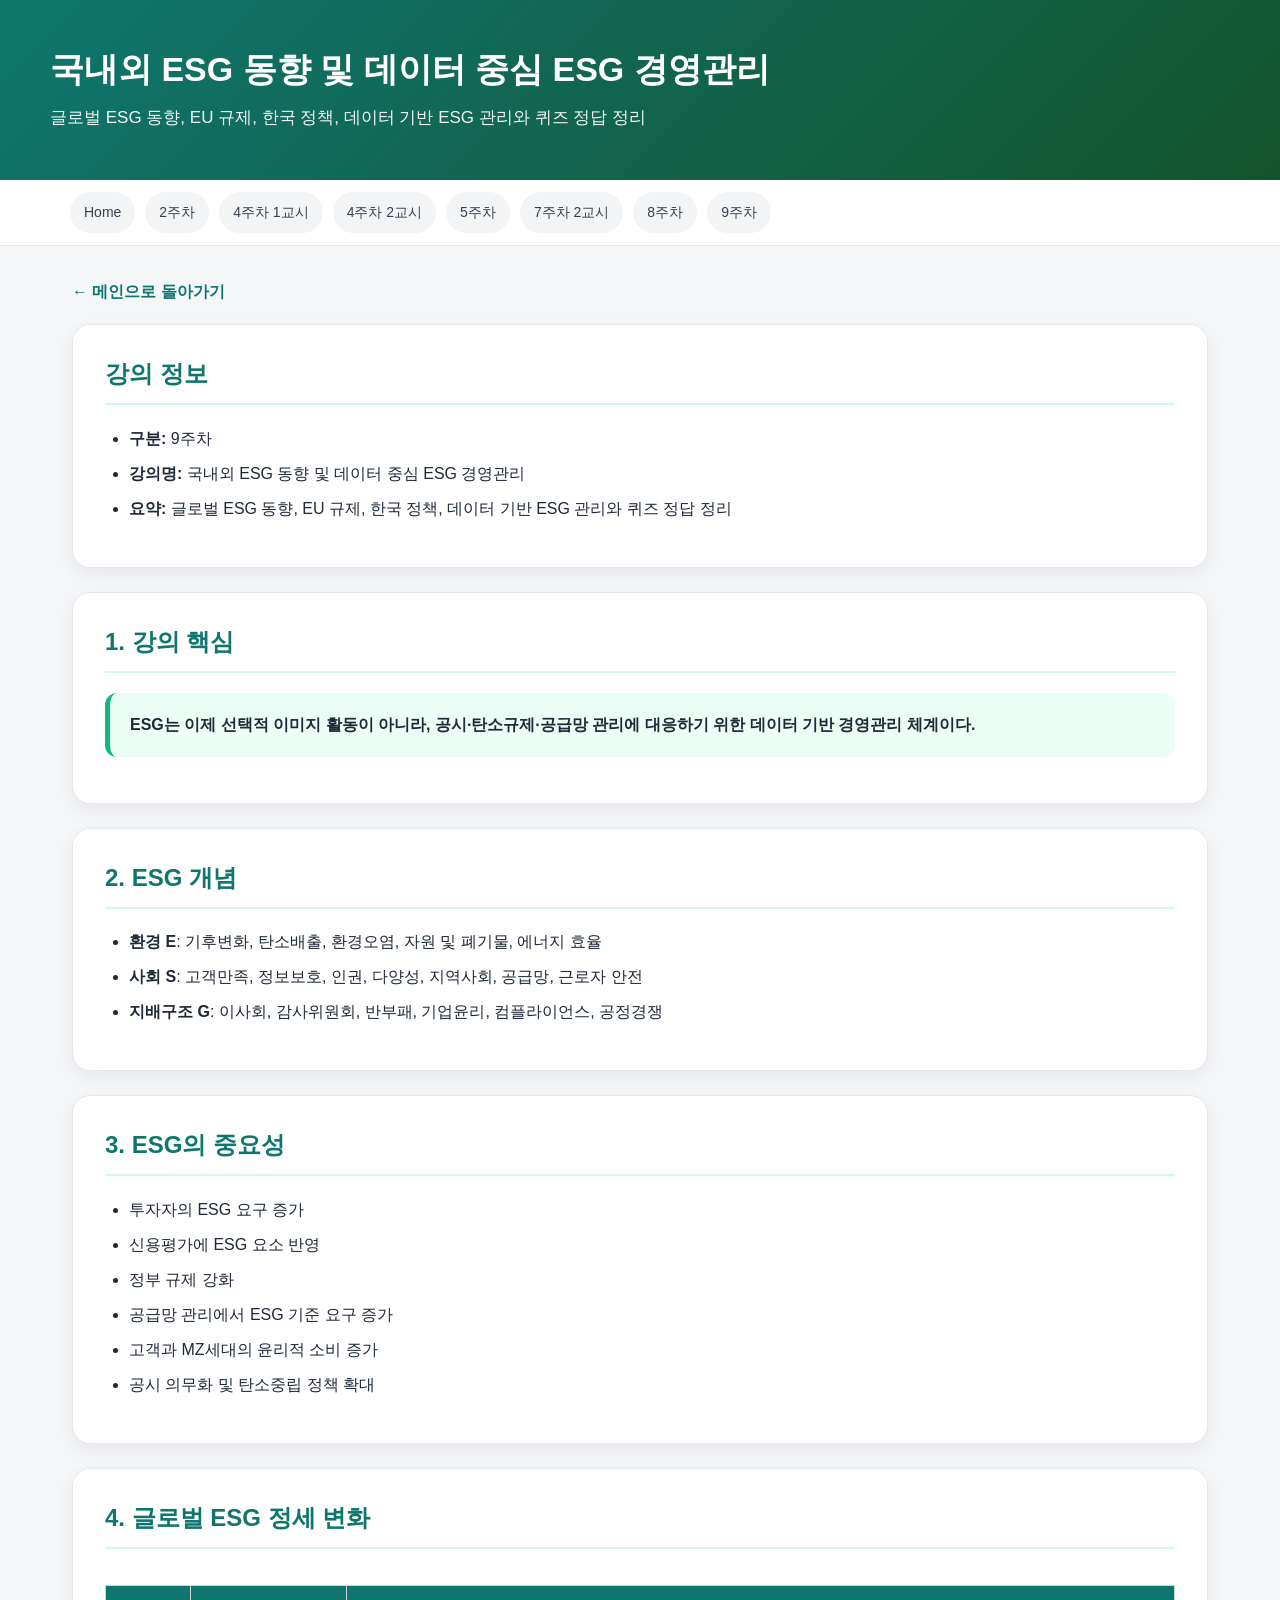
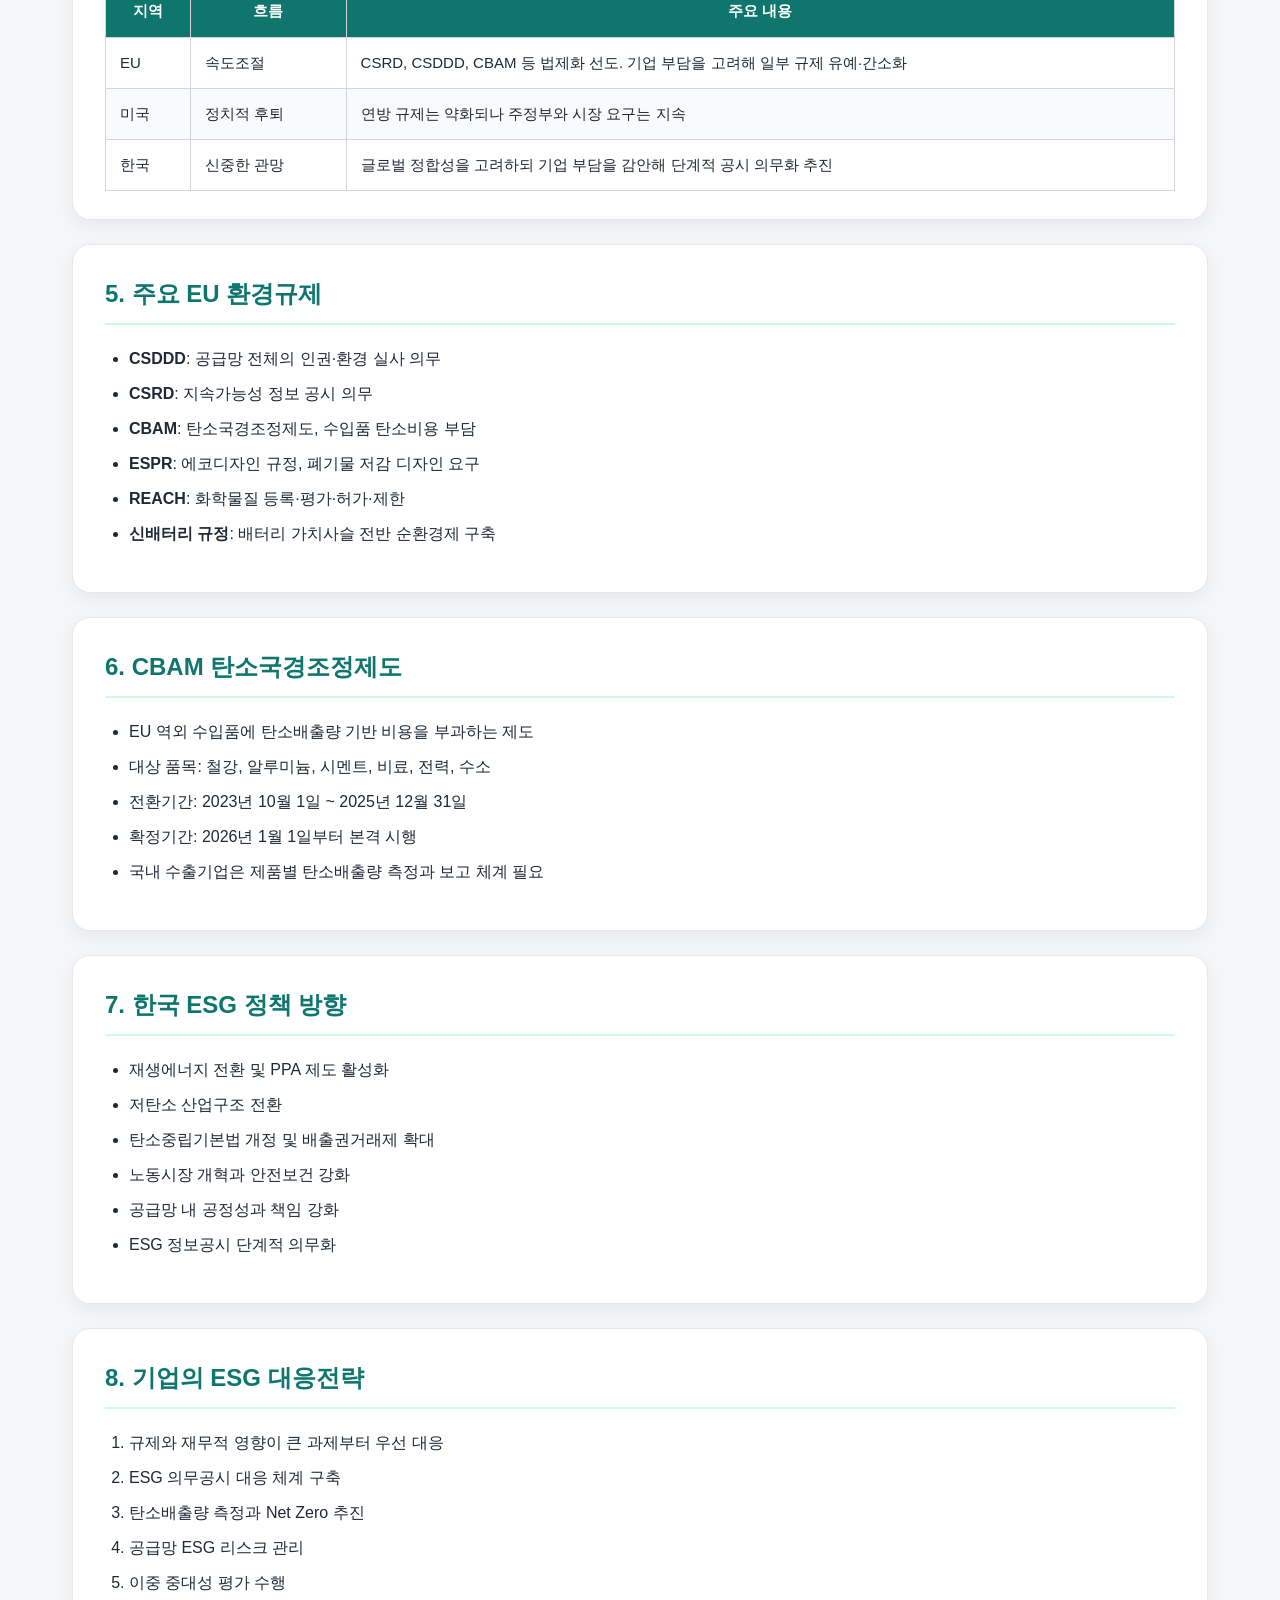
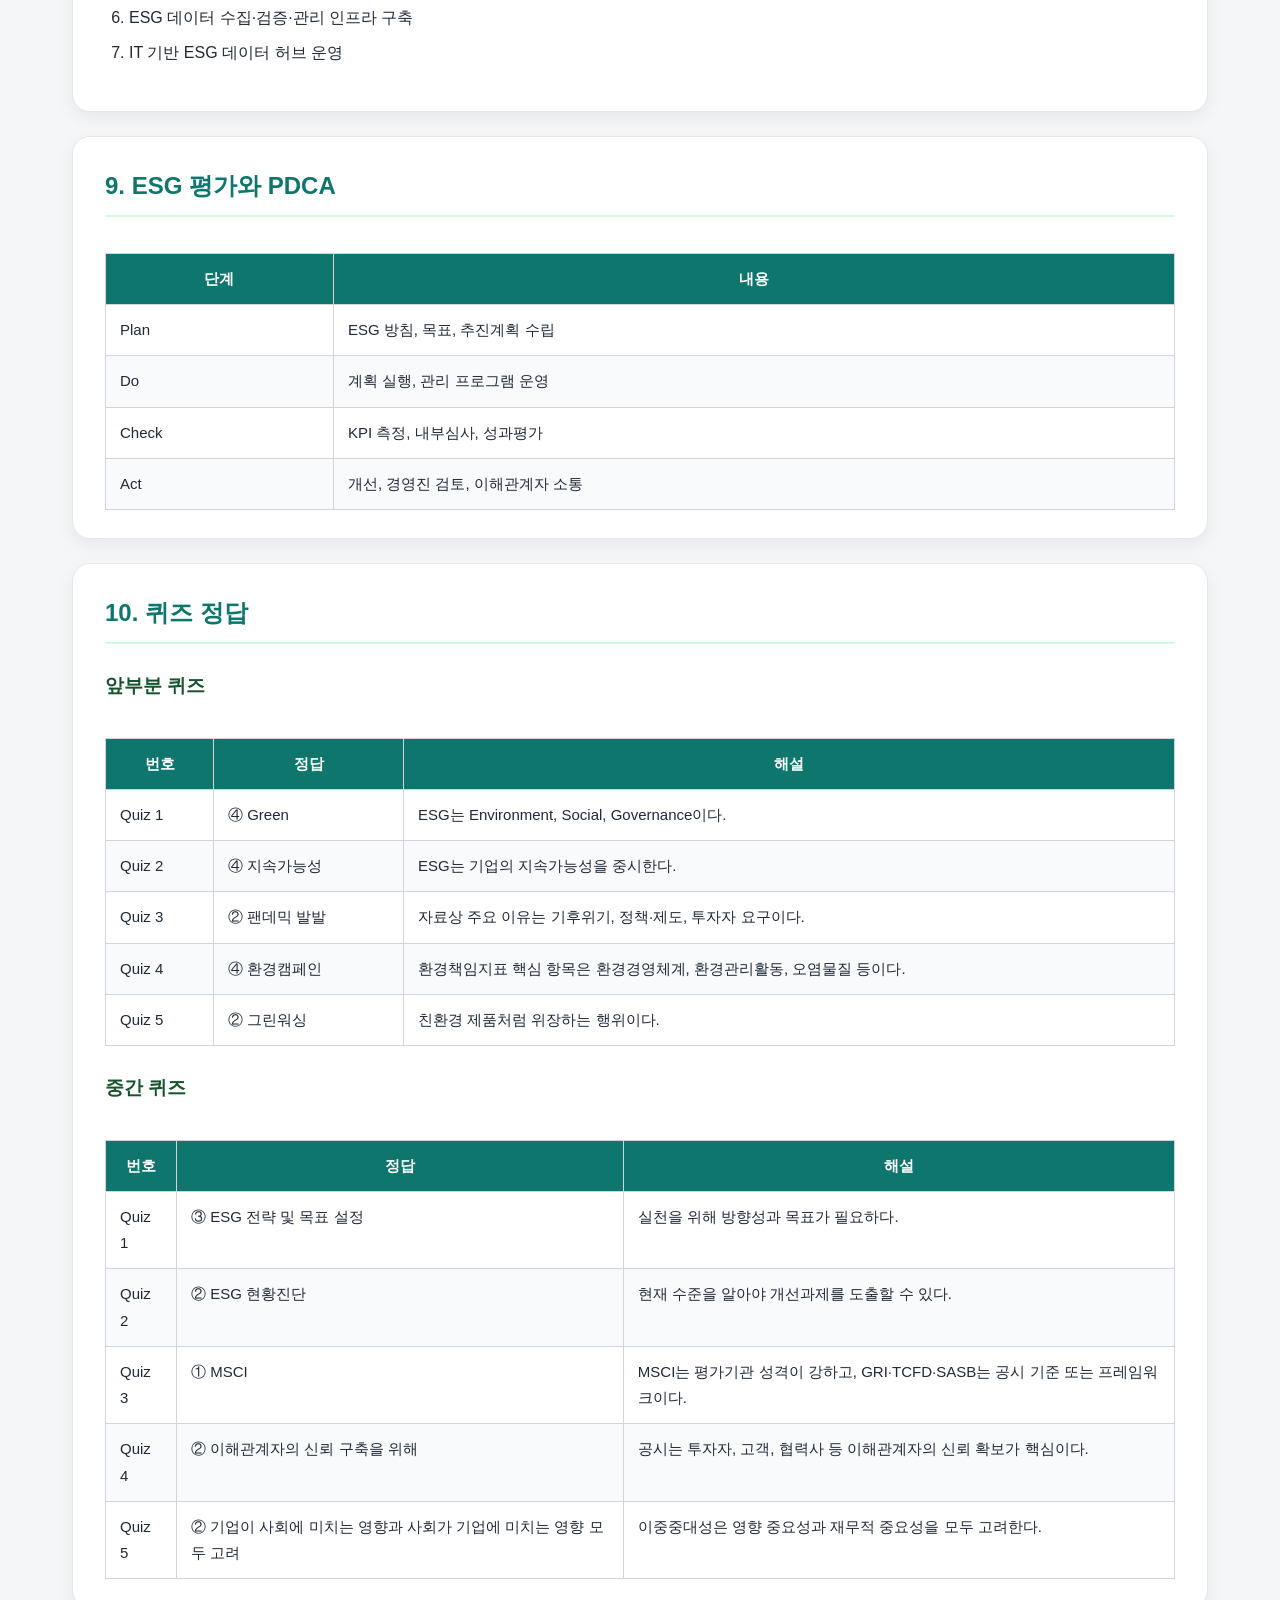
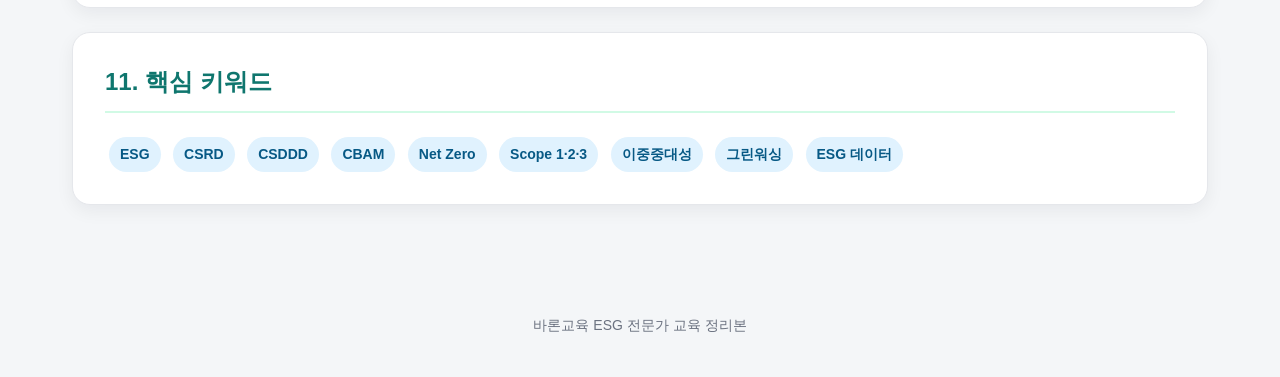
==== pages/week09_esg_trends_data.html @ e9e6f781 "first commit" ====
<!DOCTYPE html>
<html lang="ko">
<head>
  <meta charset="UTF-8">
  <meta name="viewport" content="width=device-width, initial-scale=1.0">
  <title>국내외 ESG 동향 및 데이터 중심 ESG 경영관리</title>
  <link rel="stylesheet" href="../css/style.css">
</head>
<body>
  <header class="header">
    <div class="header-inner">
      <h1>국내외 ESG 동향 및 데이터 중심 ESG 경영관리</h1>
      <p>글로벌 ESG 동향, EU 규제, 한국 정책, 데이터 기반 ESG 관리와 퀴즈 정답 정리</p>
    </div>
  </header>

  <nav class="nav">
    <div class="nav-inner">
      <a href="../index.html">Home</a>
<a href="week02_esg_sme_strategy.html">2주차</a>
<a href="week04_ai_esg.html">4주차 1교시</a>
<a href="week04_carbon_neutrality.html">4주차 2교시</a>
<a href="week05_safety_management.html">5주차</a>
<a href="week07_incheon_vision2040.html">7주차 2교시</a>
<a href="week08_esg_disclosure_sme.html">8주차</a>
<a href="week09_esg_trends_data.html">9주차</a>
    </div>
  </nav>

  <main class="container">
    
<a class="back-link" href="../index.html">← 메인으로 돌아가기</a>
<section class="section">
  <h2>강의 정보</h2>
  <ul>
    <li><strong>구분:</strong> 9주차</li>
    <li><strong>강의명:</strong> 국내외 ESG 동향 및 데이터 중심 ESG 경영관리</li>
    <li><strong>요약:</strong> 글로벌 ESG 동향, EU 규제, 한국 정책, 데이터 기반 ESG 관리와 퀴즈 정답 정리</li>
  </ul>
</section>

<section class="section">
  <h2>1. 강의 핵심</h2>
  <div class="summary-box">
    ESG는 이제 선택적 이미지 활동이 아니라, 공시·탄소규제·공급망 관리에 대응하기 위한 데이터 기반 경영관리 체계이다.
  </div>
</section>

<section class="section">
  <h2>2. ESG 개념</h2>
  <ul>
    <li><strong>환경 E</strong>: 기후변화, 탄소배출, 환경오염, 자원 및 폐기물, 에너지 효율</li>
    <li><strong>사회 S</strong>: 고객만족, 정보보호, 인권, 다양성, 지역사회, 공급망, 근로자 안전</li>
    <li><strong>지배구조 G</strong>: 이사회, 감사위원회, 반부패, 기업윤리, 컴플라이언스, 공정경쟁</li>
  </ul>
</section>

<section class="section">
  <h2>3. ESG의 중요성</h2>
  <ul>
    <li>투자자의 ESG 요구 증가</li>
    <li>신용평가에 ESG 요소 반영</li>
    <li>정부 규제 강화</li>
    <li>공급망 관리에서 ESG 기준 요구 증가</li>
    <li>고객과 MZ세대의 윤리적 소비 증가</li>
    <li>공시 의무화 및 탄소중립 정책 확대</li>
  </ul>
</section>

<section class="section">
  <h2>4. 글로벌 ESG 정세 변화</h2>
  <div class="table-wrap">
    <table>
      <thead>
        <tr>
          <th>지역</th>
          <th>흐름</th>
          <th>주요 내용</th>
        </tr>
      </thead>
      <tbody>
        <tr>
          <td>EU</td>
          <td>속도조절</td>
          <td>CSRD, CSDDD, CBAM 등 법제화 선도. 기업 부담을 고려해 일부 규제 유예·간소화</td>
        </tr>
        <tr>
          <td>미국</td>
          <td>정치적 후퇴</td>
          <td>연방 규제는 약화되나 주정부와 시장 요구는 지속</td>
        </tr>
        <tr>
          <td>한국</td>
          <td>신중한 관망</td>
          <td>글로벌 정합성을 고려하되 기업 부담을 감안해 단계적 공시 의무화 추진</td>
        </tr>
      </tbody>
    </table>
  </div>
</section>

<section class="section">
  <h2>5. 주요 EU 환경규제</h2>
  <ul>
    <li><strong>CSDDD</strong>: 공급망 전체의 인권·환경 실사 의무</li>
    <li><strong>CSRD</strong>: 지속가능성 정보 공시 의무</li>
    <li><strong>CBAM</strong>: 탄소국경조정제도, 수입품 탄소비용 부담</li>
    <li><strong>ESPR</strong>: 에코디자인 규정, 폐기물 저감 디자인 요구</li>
    <li><strong>REACH</strong>: 화학물질 등록·평가·허가·제한</li>
    <li><strong>신배터리 규정</strong>: 배터리 가치사슬 전반 순환경제 구축</li>
  </ul>
</section>

<section class="section">
  <h2>6. CBAM 탄소국경조정제도</h2>
  <ul>
    <li>EU 역외 수입품에 탄소배출량 기반 비용을 부과하는 제도</li>
    <li>대상 품목: 철강, 알루미늄, 시멘트, 비료, 전력, 수소</li>
    <li>전환기간: 2023년 10월 1일 ~ 2025년 12월 31일</li>
    <li>확정기간: 2026년 1월 1일부터 본격 시행</li>
    <li>국내 수출기업은 제품별 탄소배출량 측정과 보고 체계 필요</li>
  </ul>
</section>

<section class="section">
  <h2>7. 한국 ESG 정책 방향</h2>
  <ul>
    <li>재생에너지 전환 및 PPA 제도 활성화</li>
    <li>저탄소 산업구조 전환</li>
    <li>탄소중립기본법 개정 및 배출권거래제 확대</li>
    <li>노동시장 개혁과 안전보건 강화</li>
    <li>공급망 내 공정성과 책임 강화</li>
    <li>ESG 정보공시 단계적 의무화</li>
  </ul>
</section>

<section class="section">
  <h2>8. 기업의 ESG 대응전략</h2>
  <ol>
    <li>규제와 재무적 영향이 큰 과제부터 우선 대응</li>
    <li>ESG 의무공시 대응 체계 구축</li>
    <li>탄소배출량 측정과 Net Zero 추진</li>
    <li>공급망 ESG 리스크 관리</li>
    <li>이중 중대성 평가 수행</li>
    <li>ESG 데이터 수집·검증·관리 인프라 구축</li>
    <li>IT 기반 ESG 데이터 허브 운영</li>
  </ol>
</section>

<section class="section">
  <h2>9. ESG 평가와 PDCA</h2>
  <div class="table-wrap">
    <table>
      <thead>
        <tr>
          <th>단계</th>
          <th>내용</th>
        </tr>
      </thead>
      <tbody>
        <tr><td>Plan</td><td>ESG 방침, 목표, 추진계획 수립</td></tr>
        <tr><td>Do</td><td>계획 실행, 관리 프로그램 운영</td></tr>
        <tr><td>Check</td><td>KPI 측정, 내부심사, 성과평가</td></tr>
        <tr><td>Act</td><td>개선, 경영진 검토, 이해관계자 소통</td></tr>
      </tbody>
    </table>
  </div>
</section>

<section class="section">
  <h2>10. 퀴즈 정답</h2>
  <h3>앞부분 퀴즈</h3>
  <div class="table-wrap">
    <table>
      <thead>
        <tr>
          <th>번호</th>
          <th>정답</th>
          <th>해설</th>
        </tr>
      </thead>
      <tbody>
        <tr><td>Quiz 1</td><td>④ Green</td><td>ESG는 Environment, Social, Governance이다.</td></tr>
        <tr><td>Quiz 2</td><td>④ 지속가능성</td><td>ESG는 기업의 지속가능성을 중시한다.</td></tr>
        <tr><td>Quiz 3</td><td>② 팬데믹 발발</td><td>자료상 주요 이유는 기후위기, 정책·제도, 투자자 요구이다.</td></tr>
        <tr><td>Quiz 4</td><td>④ 환경캠페인</td><td>환경책임지표 핵심 항목은 환경경영체계, 환경관리활동, 오염물질 등이다.</td></tr>
        <tr><td>Quiz 5</td><td>② 그린워싱</td><td>친환경 제품처럼 위장하는 행위이다.</td></tr>
      </tbody>
    </table>
  </div>

  <h3>중간 퀴즈</h3>
  <div class="table-wrap">
    <table>
      <thead>
        <tr>
          <th>번호</th>
          <th>정답</th>
          <th>해설</th>
        </tr>
      </thead>
      <tbody>
        <tr><td>Quiz 1</td><td>③ ESG 전략 및 목표 설정</td><td>실천을 위해 방향성과 목표가 필요하다.</td></tr>
        <tr><td>Quiz 2</td><td>② ESG 현황진단</td><td>현재 수준을 알아야 개선과제를 도출할 수 있다.</td></tr>
        <tr><td>Quiz 3</td><td>① MSCI</td><td>MSCI는 평가기관 성격이 강하고, GRI·TCFD·SASB는 공시 기준 또는 프레임워크이다.</td></tr>
        <tr><td>Quiz 4</td><td>② 이해관계자의 신뢰 구축을 위해</td><td>공시는 투자자, 고객, 협력사 등 이해관계자의 신뢰 확보가 핵심이다.</td></tr>
        <tr><td>Quiz 5</td><td>② 기업이 사회에 미치는 영향과 사회가 기업에 미치는 영향 모두 고려</td><td>이중중대성은 영향 중요성과 재무적 중요성을 모두 고려한다.</td></tr>
      </tbody>
    </table>
  </div>
</section>

<section class="section">
  <h2>11. 핵심 키워드</h2>
  <span class="keyword">ESG</span>
  <span class="keyword">CSRD</span>
  <span class="keyword">CSDDD</span>
  <span class="keyword">CBAM</span>
  <span class="keyword">Net Zero</span>
  <span class="keyword">Scope 1·2·3</span>
  <span class="keyword">이중중대성</span>
  <span class="keyword">그린워싱</span>
  <span class="keyword">ESG 데이터</span>
</section>


  </main>

  <footer class="footer">
    바론교육 ESG 전문가 교육 정리본
  </footer>
</body>
</html>
---- css/style.css ----
:root {
  --green:#0f766e;
  --deep:#14532d;
  --light:#ecfdf5;
  --soft:#d1fae5;
  --bg:#f4f6f8;
  --text:#1f2937;
  --gray:#6b7280;
  --white:#ffffff;
  --blue:#075985;
  --orange:#f97316;
}

* {
  box-sizing: border-box;
}

body {
  margin: 0;
  font-family: "Pretendard", "Noto Sans KR", "Apple SD Gothic Neo", "Malgun Gothic", Arial, sans-serif;
  background: var(--bg);
  color: var(--text);
  line-height: 1.75;
}

a {
  color: inherit;
  text-decoration: none;
}

.header {
  background: linear-gradient(135deg, var(--green), var(--deep));
  color: white;
  padding: 48px 24px;
}

.header-inner {
  max-width: 1180px;
  margin: 0 auto;
}

.header h1 {
  margin: 0 0 12px;
  font-size: 34px;
  line-height: 1.25;
}

.header p {
  margin: 0;
  font-size: 17px;
  opacity: 0.95;
}

.nav {
  background: white;
  border-bottom: 1px solid #e5e7eb;
  position: sticky;
  top: 0;
  z-index: 10;
}

.nav-inner {
  max-width: 1180px;
  margin: 0 auto;
  display: flex;
  gap: 10px;
  overflow-x: auto;
  padding: 12px 20px;
}

.nav a {
  white-space: nowrap;
  padding: 8px 14px;
  border-radius: 999px;
  background: #f3f4f6;
  color: #374151;
  font-size: 14px;
}

.nav a:hover {
  background: var(--soft);
  color: var(--deep);
}

.container {
  max-width: 1180px;
  margin: 0 auto;
  padding: 32px 22px 56px;
}

.section {
  background: white;
  border-radius: 18px;
  padding: 28px 32px;
  margin-bottom: 24px;
  box-shadow: 0 6px 18px rgba(15, 23, 42, 0.06);
  border: 1px solid #e5e7eb;
}

.section h2 {
  margin-top: 0;
  color: var(--green);
  border-bottom: 2px solid var(--soft);
  padding-bottom: 8px;
}

.section h3 {
  color: var(--deep);
  margin-top: 26px;
}

.summary-box {
  background: var(--light);
  border-left: 5px solid #10b981;
  padding: 18px 20px;
  border-radius: 12px;
  margin: 18px 0;
  font-weight: 600;
}

.notice-box {
  background: #eff6ff;
  border-left: 5px solid #3b82f6;
  padding: 18px 20px;
  border-radius: 12px;
  margin: 18px 0;
}

.warning-box {
  background: #fff7ed;
  border-left: 5px solid var(--orange);
  padding: 18px 20px;
  border-radius: 12px;
  margin: 18px 0;
}

.card-grid {
  display: grid;
  grid-template-columns: repeat(auto-fit, minmax(260px, 1fr));
  gap: 18px;
}

.card {
  background: white;
  border-radius: 18px;
  padding: 22px;
  box-shadow: 0 6px 18px rgba(15, 23, 42, 0.06);
  border: 1px solid #e5e7eb;
}

.card:hover {
  transform: translateY(-2px);
  transition: 0.2s;
  box-shadow: 0 10px 24px rgba(15, 23, 42, 0.09);
}

.week {
  display: inline-block;
  background: var(--light);
  color: var(--green);
  font-weight: 700;
  padding: 4px 10px;
  border-radius: 999px;
  font-size: 13px;
  margin-bottom: 10px;
}

.btn {
  display: inline-block;
  margin-top: 12px;
  padding: 9px 14px;
  border-radius: 10px;
  background: var(--green);
  color: white;
  font-weight: 700;
  font-size: 14px;
}

.btn:hover {
  background: var(--deep);
}

ul, ol {
  padding-left: 24px;
}

li {
  margin-bottom: 7px;
}

.table-wrap {
  overflow-x: auto;
}

table {
  width: 100%;
  border-collapse: collapse;
  margin-top: 16px;
  font-size: 15px;
}

th, td {
  border: 1px solid #d1d5db;
  padding: 12px 14px;
  vertical-align: top;
}

th {
  background: var(--green);
  color: white;
}

tr:nth-child(even) {
  background: #f9fafb;
}

.keyword {
  display: inline-block;
  background: #e0f2fe;
  color: var(--blue);
  padding: 5px 11px;
  border-radius: 999px;
  margin: 4px;
  font-size: 14px;
  font-weight: 600;
}

.back-link {
  display: inline-block;
  margin-bottom: 18px;
  color: var(--green);
  font-weight: 700;
}

.footer {
  text-align: center;
  color: var(--gray);
  font-size: 14px;
  padding: 28px 10px 40px;
}

@media print {
  .nav, .back-link, .btn {
    display: none;
  }

  body {
    background: white;
  }

  .section, .card {
    box-shadow: none;
    page-break-inside: avoid;
  }
}
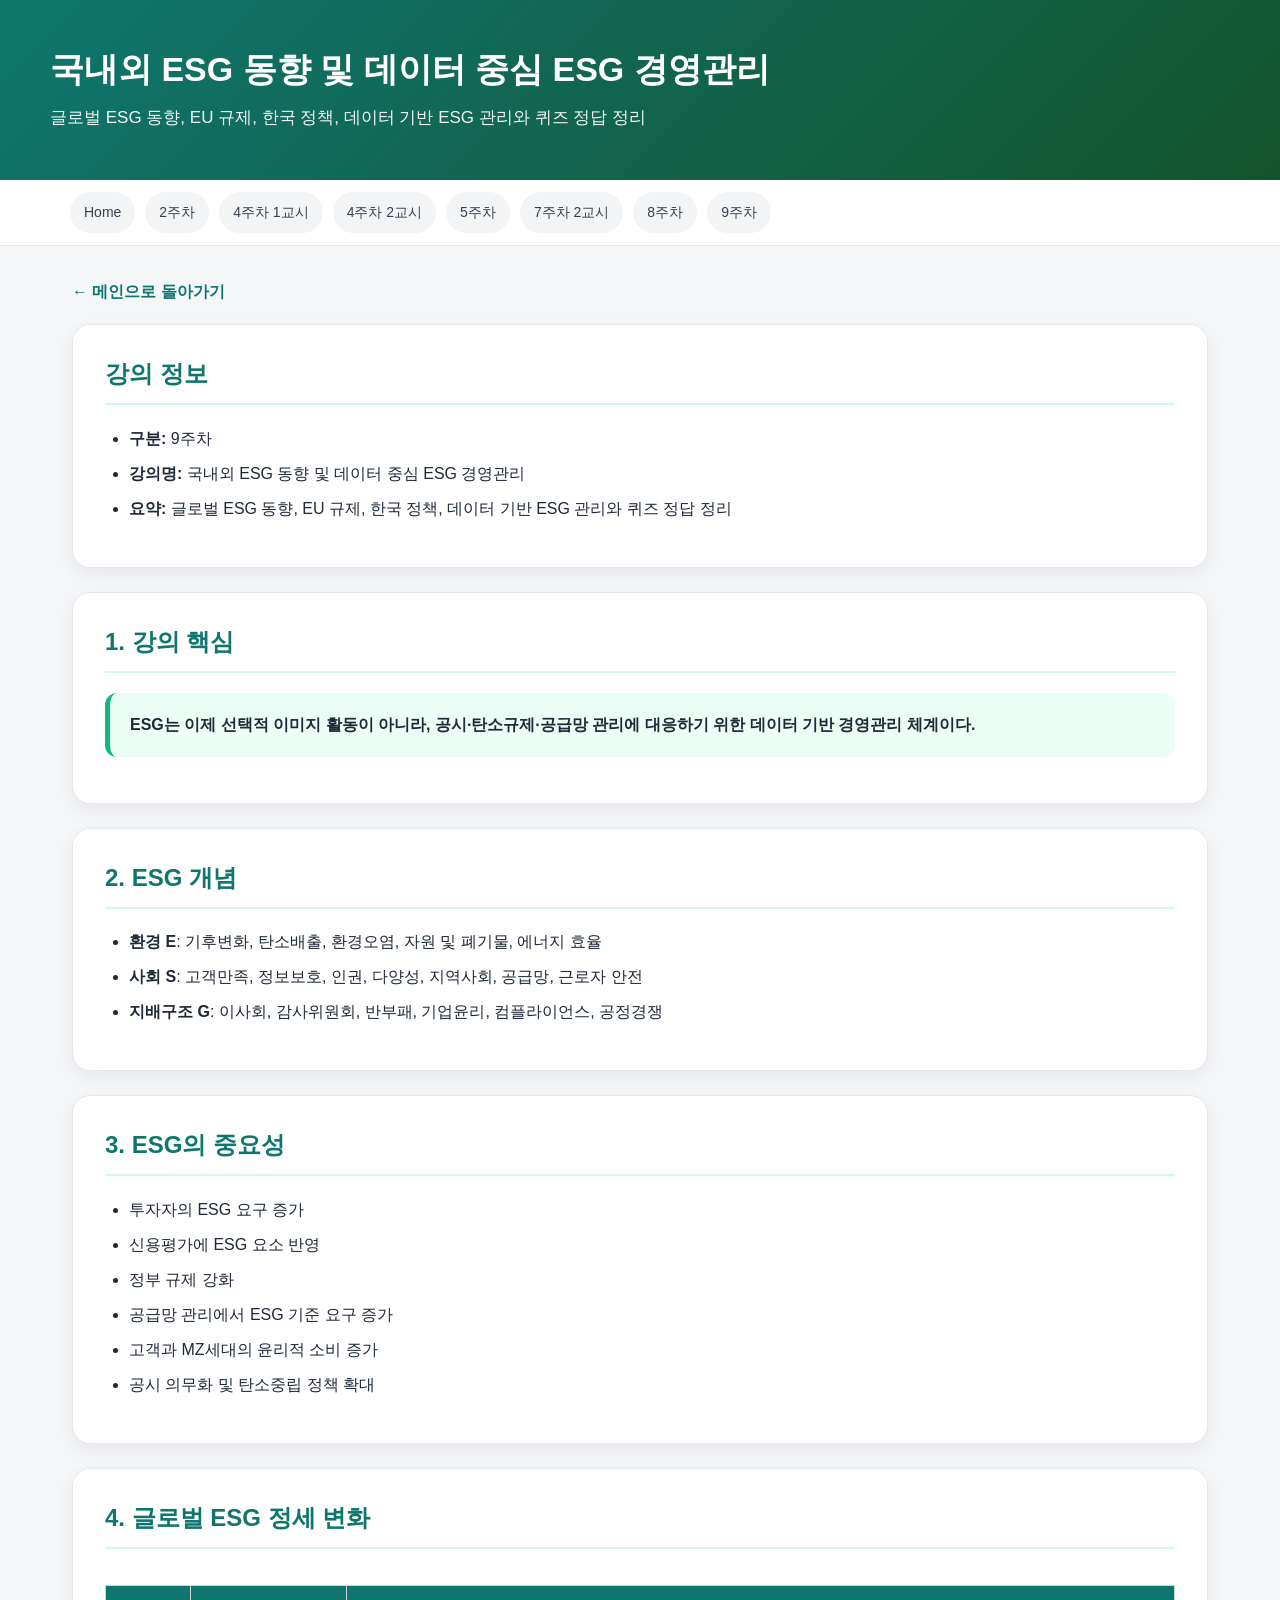
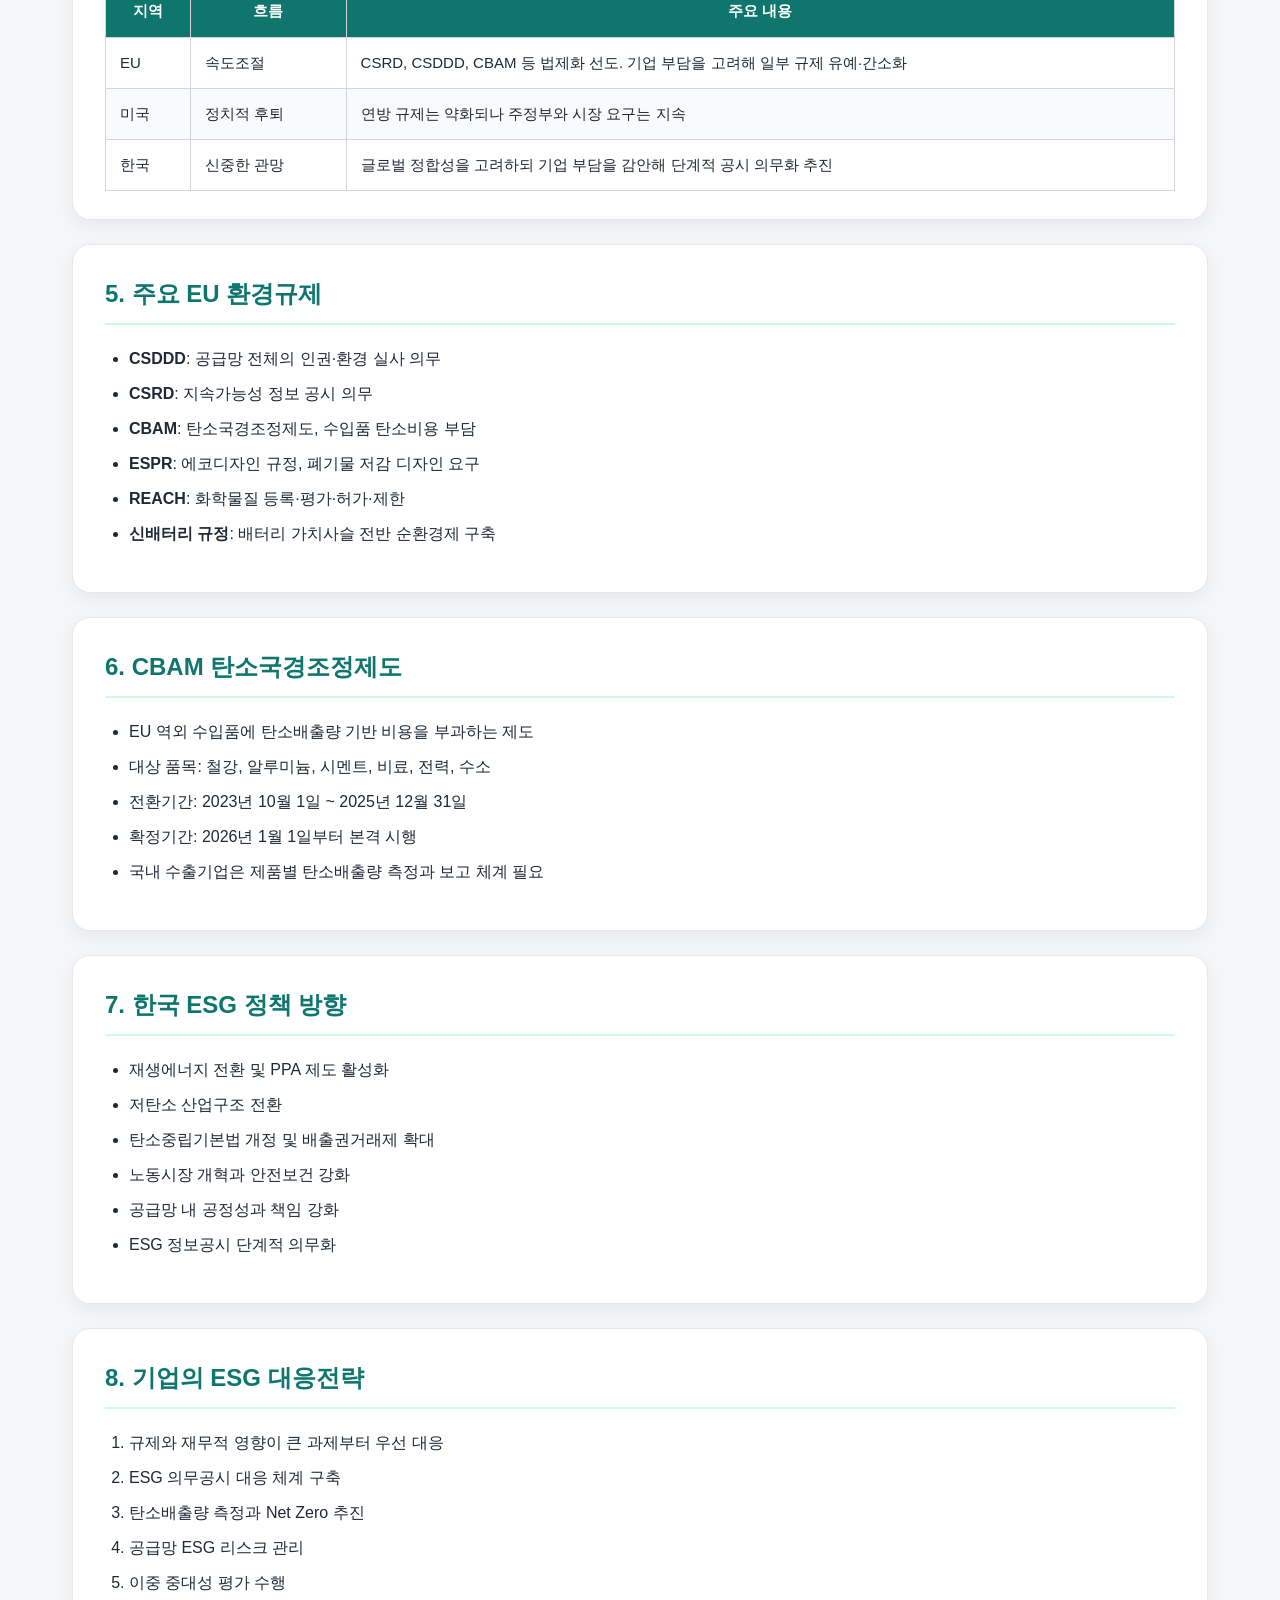
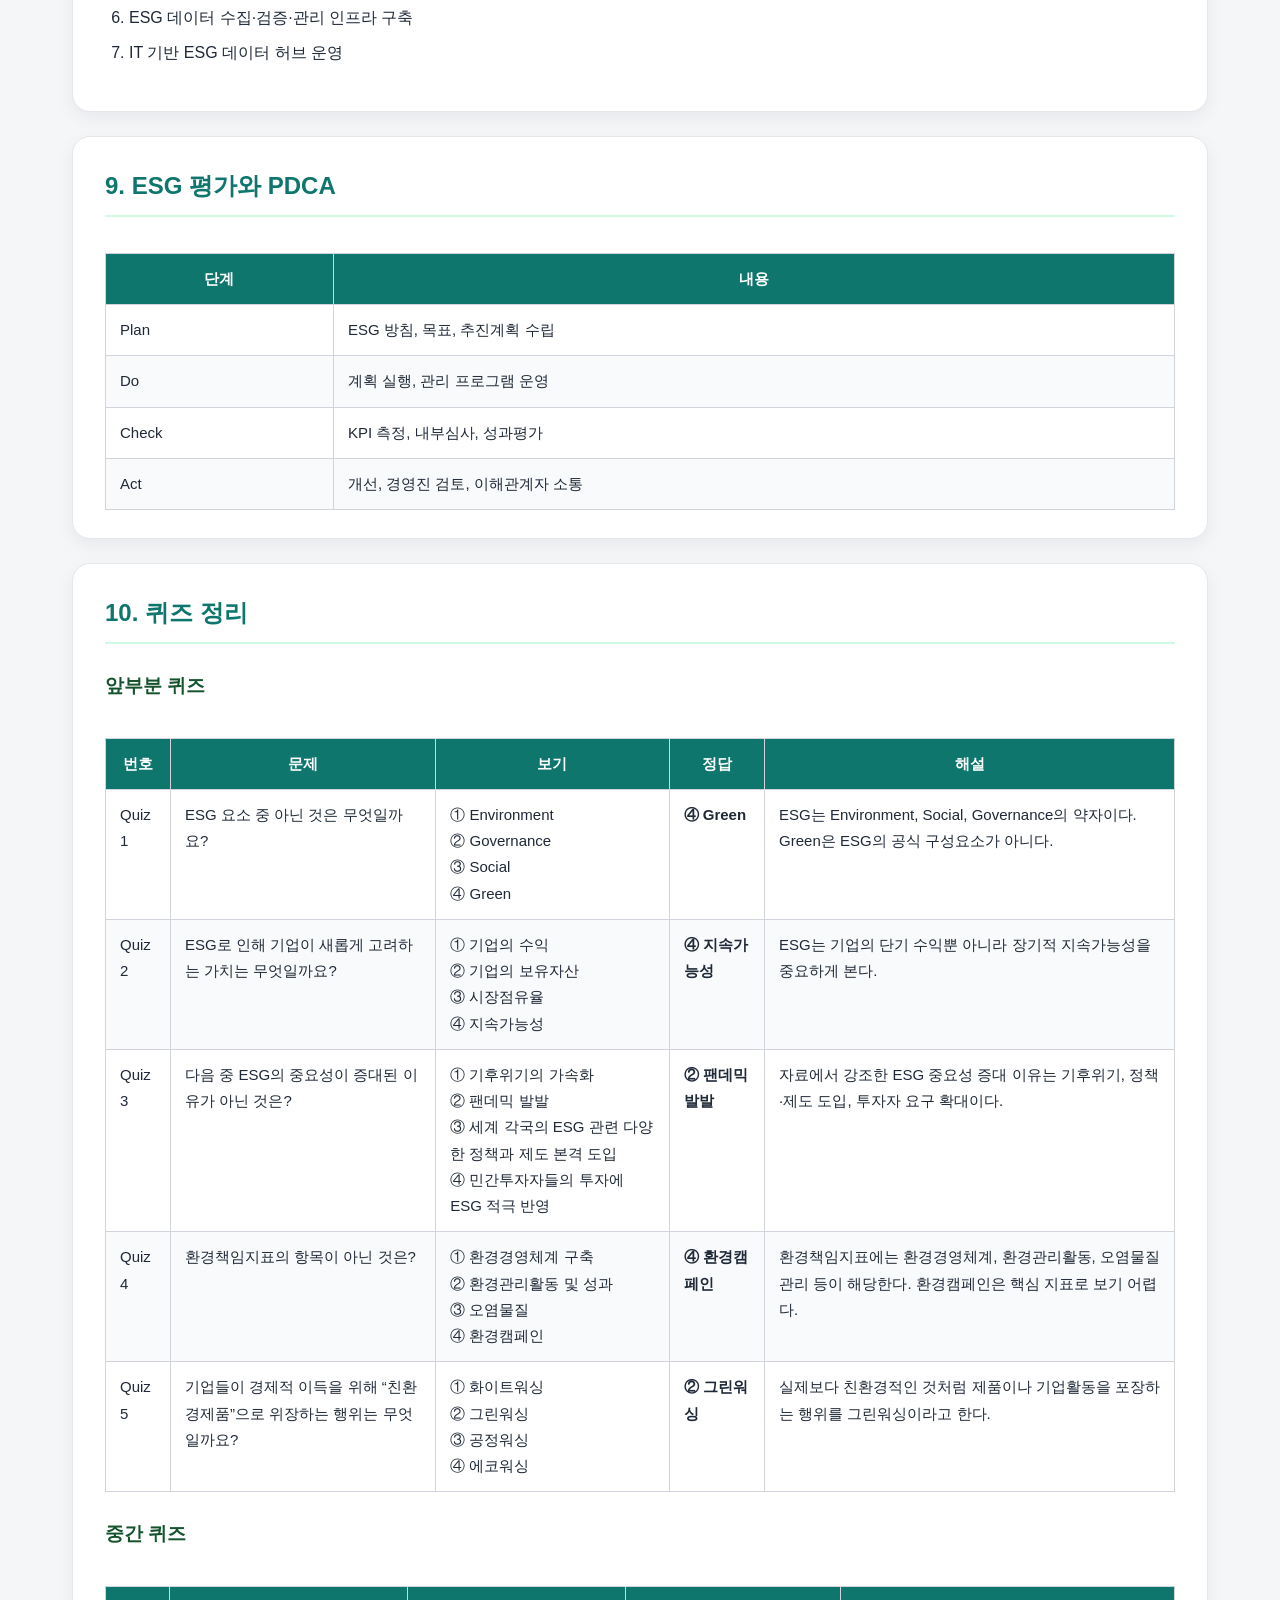
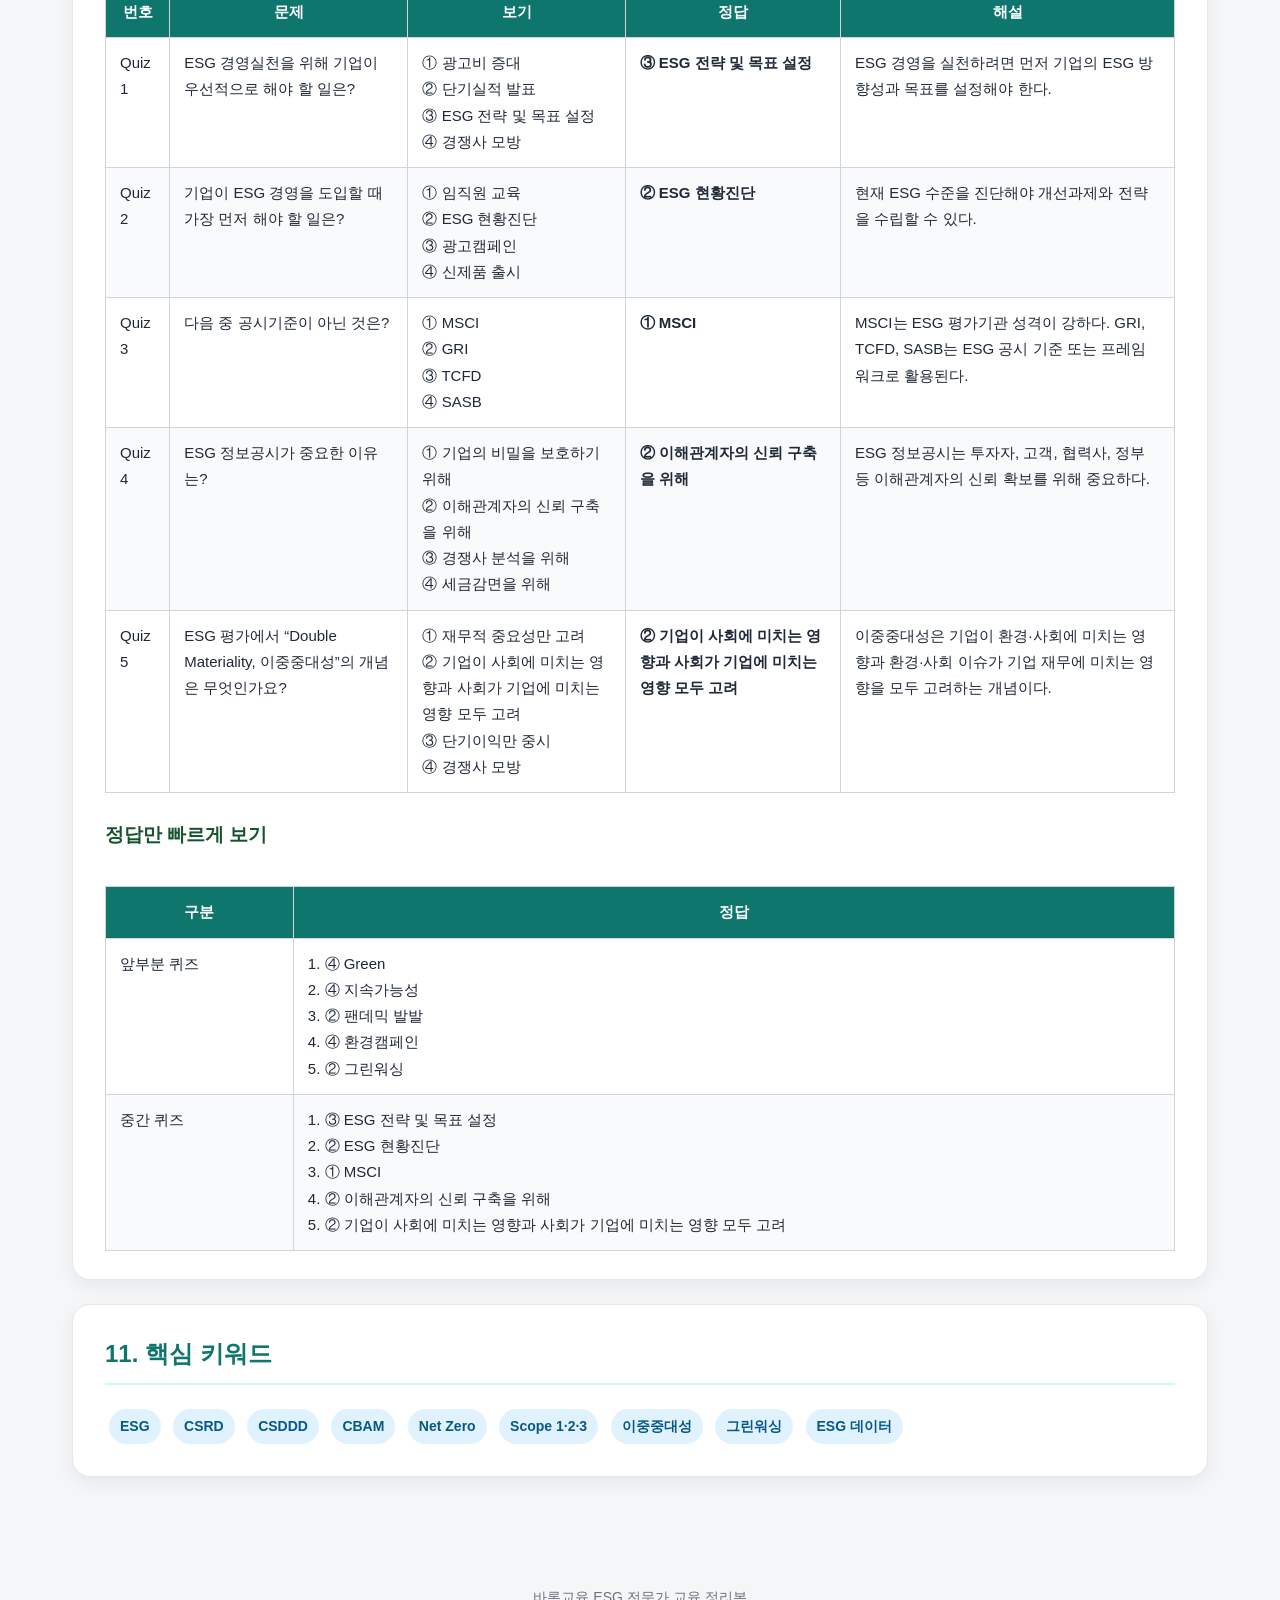
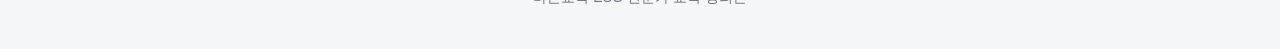
==== commit a80a542a: "-" ====
--- a/pages/week09_esg_trends_data.html
+++ b/pages/week09_esg_trends_data.html
@@ -167,24 +167,83 @@
   </div>
 </section>
 
-<section class="section">
-  <h2>10. 퀴즈 정답</h2>
+
+<section class="section">
+  <h2>10. 퀴즈 정리</h2>
+
   <h3>앞부분 퀴즈</h3>
   <div class="table-wrap">
     <table>
       <thead>
         <tr>
           <th>번호</th>
+          <th>문제</th>
+          <th>보기</th>
           <th>정답</th>
           <th>해설</th>
         </tr>
       </thead>
       <tbody>
-        <tr><td>Quiz 1</td><td>④ Green</td><td>ESG는 Environment, Social, Governance이다.</td></tr>
-        <tr><td>Quiz 2</td><td>④ 지속가능성</td><td>ESG는 기업의 지속가능성을 중시한다.</td></tr>
-        <tr><td>Quiz 3</td><td>② 팬데믹 발발</td><td>자료상 주요 이유는 기후위기, 정책·제도, 투자자 요구이다.</td></tr>
-        <tr><td>Quiz 4</td><td>④ 환경캠페인</td><td>환경책임지표 핵심 항목은 환경경영체계, 환경관리활동, 오염물질 등이다.</td></tr>
-        <tr><td>Quiz 5</td><td>② 그린워싱</td><td>친환경 제품처럼 위장하는 행위이다.</td></tr>
+        <tr>
+          <td>Quiz 1</td>
+          <td>ESG 요소 중 아닌 것은 무엇일까요?</td>
+          <td>
+            ① Environment<br>
+            ② Governance<br>
+            ③ Social<br>
+            ④ Green
+          </td>
+          <td><strong>④ Green</strong></td>
+          <td>ESG는 Environment, Social, Governance의 약자이다. Green은 ESG의 공식 구성요소가 아니다.</td>
+        </tr>
+        <tr>
+          <td>Quiz 2</td>
+          <td>ESG로 인해 기업이 새롭게 고려하는 가치는 무엇일까요?</td>
+          <td>
+            ① 기업의 수익<br>
+            ② 기업의 보유자산<br>
+            ③ 시장점유율<br>
+            ④ 지속가능성
+          </td>
+          <td><strong>④ 지속가능성</strong></td>
+          <td>ESG는 기업의 단기 수익뿐 아니라 장기적 지속가능성을 중요하게 본다.</td>
+        </tr>
+        <tr>
+          <td>Quiz 3</td>
+          <td>다음 중 ESG의 중요성이 증대된 이유가 아닌 것은?</td>
+          <td>
+            ① 기후위기의 가속화<br>
+            ② 팬데믹 발발<br>
+            ③ 세계 각국의 ESG 관련 다양한 정책과 제도 본격 도입<br>
+            ④ 민간투자자들의 투자에 ESG 적극 반영
+          </td>
+          <td><strong>② 팬데믹 발발</strong></td>
+          <td>자료에서 강조한 ESG 중요성 증대 이유는 기후위기, 정책·제도 도입, 투자자 요구 확대이다.</td>
+        </tr>
+        <tr>
+          <td>Quiz 4</td>
+          <td>환경책임지표의 항목이 아닌 것은?</td>
+          <td>
+            ① 환경경영체계 구축<br>
+            ② 환경관리활동 및 성과<br>
+            ③ 오염물질<br>
+            ④ 환경캠페인
+          </td>
+          <td><strong>④ 환경캠페인</strong></td>
+          <td>환경책임지표에는 환경경영체계, 환경관리활동, 오염물질 관리 등이 해당한다. 환경캠페인은 핵심 지표로 보기 어렵다.</td>
+        </tr>
+        <tr>
+          <td>Quiz 5</td>
+          <td>기업들이 경제적 이득을 위해 “친환경제품”으로 위장하는 행위는 무엇일까요?</td>
+          <td>
+            ① 화이트워싱<br>
+            ② 그린워싱<br>
+            ③ 공정워싱<br>
+            ④ 에코워싱
+          </td>
+          <td><strong>② 그린워싱</strong></td>
+          <td>실제보다 친환경적인 것처럼 제품이나 기업활동을 포장하는 행위를 그린워싱이라고 한다.</td>
+        </tr>
       </tbody>
     </table>
   </div>
@@ -195,20 +254,112 @@
       <thead>
         <tr>
           <th>번호</th>
+          <th>문제</th>
+          <th>보기</th>
           <th>정답</th>
           <th>해설</th>
         </tr>
       </thead>
       <tbody>
-        <tr><td>Quiz 1</td><td>③ ESG 전략 및 목표 설정</td><td>실천을 위해 방향성과 목표가 필요하다.</td></tr>
-        <tr><td>Quiz 2</td><td>② ESG 현황진단</td><td>현재 수준을 알아야 개선과제를 도출할 수 있다.</td></tr>
-        <tr><td>Quiz 3</td><td>① MSCI</td><td>MSCI는 평가기관 성격이 강하고, GRI·TCFD·SASB는 공시 기준 또는 프레임워크이다.</td></tr>
-        <tr><td>Quiz 4</td><td>② 이해관계자의 신뢰 구축을 위해</td><td>공시는 투자자, 고객, 협력사 등 이해관계자의 신뢰 확보가 핵심이다.</td></tr>
-        <tr><td>Quiz 5</td><td>② 기업이 사회에 미치는 영향과 사회가 기업에 미치는 영향 모두 고려</td><td>이중중대성은 영향 중요성과 재무적 중요성을 모두 고려한다.</td></tr>
-      </tbody>
-    </table>
-  </div>
-</section>
+        <tr>
+          <td>Quiz 1</td>
+          <td>ESG 경영실천을 위해 기업이 우선적으로 해야 할 일은?</td>
+          <td>
+            ① 광고비 증대<br>
+            ② 단기실적 발표<br>
+            ③ ESG 전략 및 목표 설정<br>
+            ④ 경쟁사 모방
+          </td>
+          <td><strong>③ ESG 전략 및 목표 설정</strong></td>
+          <td>ESG 경영을 실천하려면 먼저 기업의 ESG 방향성과 목표를 설정해야 한다.</td>
+        </tr>
+        <tr>
+          <td>Quiz 2</td>
+          <td>기업이 ESG 경영을 도입할 때 가장 먼저 해야 할 일은?</td>
+          <td>
+            ① 임직원 교육<br>
+            ② ESG 현황진단<br>
+            ③ 광고캠페인<br>
+            ④ 신제품 출시
+          </td>
+          <td><strong>② ESG 현황진단</strong></td>
+          <td>현재 ESG 수준을 진단해야 개선과제와 전략을 수립할 수 있다.</td>
+        </tr>
+        <tr>
+          <td>Quiz 3</td>
+          <td>다음 중 공시기준이 아닌 것은?</td>
+          <td>
+            ① MSCI<br>
+            ② GRI<br>
+            ③ TCFD<br>
+            ④ SASB
+          </td>
+          <td><strong>① MSCI</strong></td>
+          <td>MSCI는 ESG 평가기관 성격이 강하다. GRI, TCFD, SASB는 ESG 공시 기준 또는 프레임워크로 활용된다.</td>
+        </tr>
+        <tr>
+          <td>Quiz 4</td>
+          <td>ESG 정보공시가 중요한 이유는?</td>
+          <td>
+            ① 기업의 비밀을 보호하기 위해<br>
+            ② 이해관계자의 신뢰 구축을 위해<br>
+            ③ 경쟁사 분석을 위해<br>
+            ④ 세금감면을 위해
+          </td>
+          <td><strong>② 이해관계자의 신뢰 구축을 위해</strong></td>
+          <td>ESG 정보공시는 투자자, 고객, 협력사, 정부 등 이해관계자의 신뢰 확보를 위해 중요하다.</td>
+        </tr>
+        <tr>
+          <td>Quiz 5</td>
+          <td>ESG 평가에서 “Double Materiality, 이중중대성”의 개념은 무엇인가요?</td>
+          <td>
+            ① 재무적 중요성만 고려<br>
+            ② 기업이 사회에 미치는 영향과 사회가 기업에 미치는 영향 모두 고려<br>
+            ③ 단기이익만 중시<br>
+            ④ 경쟁사 모방
+          </td>
+          <td><strong>② 기업이 사회에 미치는 영향과 사회가 기업에 미치는 영향 모두 고려</strong></td>
+          <td>이중중대성은 기업이 환경·사회에 미치는 영향과 환경·사회 이슈가 기업 재무에 미치는 영향을 모두 고려하는 개념이다.</td>
+        </tr>
+      </tbody>
+    </table>
+  </div>
+
+  <h3>정답만 빠르게 보기</h3>
+  <div class="table-wrap">
+    <table>
+      <thead>
+        <tr>
+          <th>구분</th>
+          <th>정답</th>
+        </tr>
+      </thead>
+      <tbody>
+        <tr>
+          <td>앞부분 퀴즈</td>
+          <td>
+            1. ④ Green<br>
+            2. ④ 지속가능성<br>
+            3. ② 팬데믹 발발<br>
+            4. ④ 환경캠페인<br>
+            5. ② 그린워싱
+          </td>
+        </tr>
+        <tr>
+          <td>중간 퀴즈</td>
+          <td>
+            1. ③ ESG 전략 및 목표 설정<br>
+            2. ② ESG 현황진단<br>
+            3. ① MSCI<br>
+            4. ② 이해관계자의 신뢰 구축을 위해<br>
+            5. ② 기업이 사회에 미치는 영향과 사회가 기업에 미치는 영향 모두 고려
+          </td>
+        </tr>
+      </tbody>
+    </table>
+  </div>
+</section>
+
 
 <section class="section">
   <h2>11. 핵심 키워드</h2>
